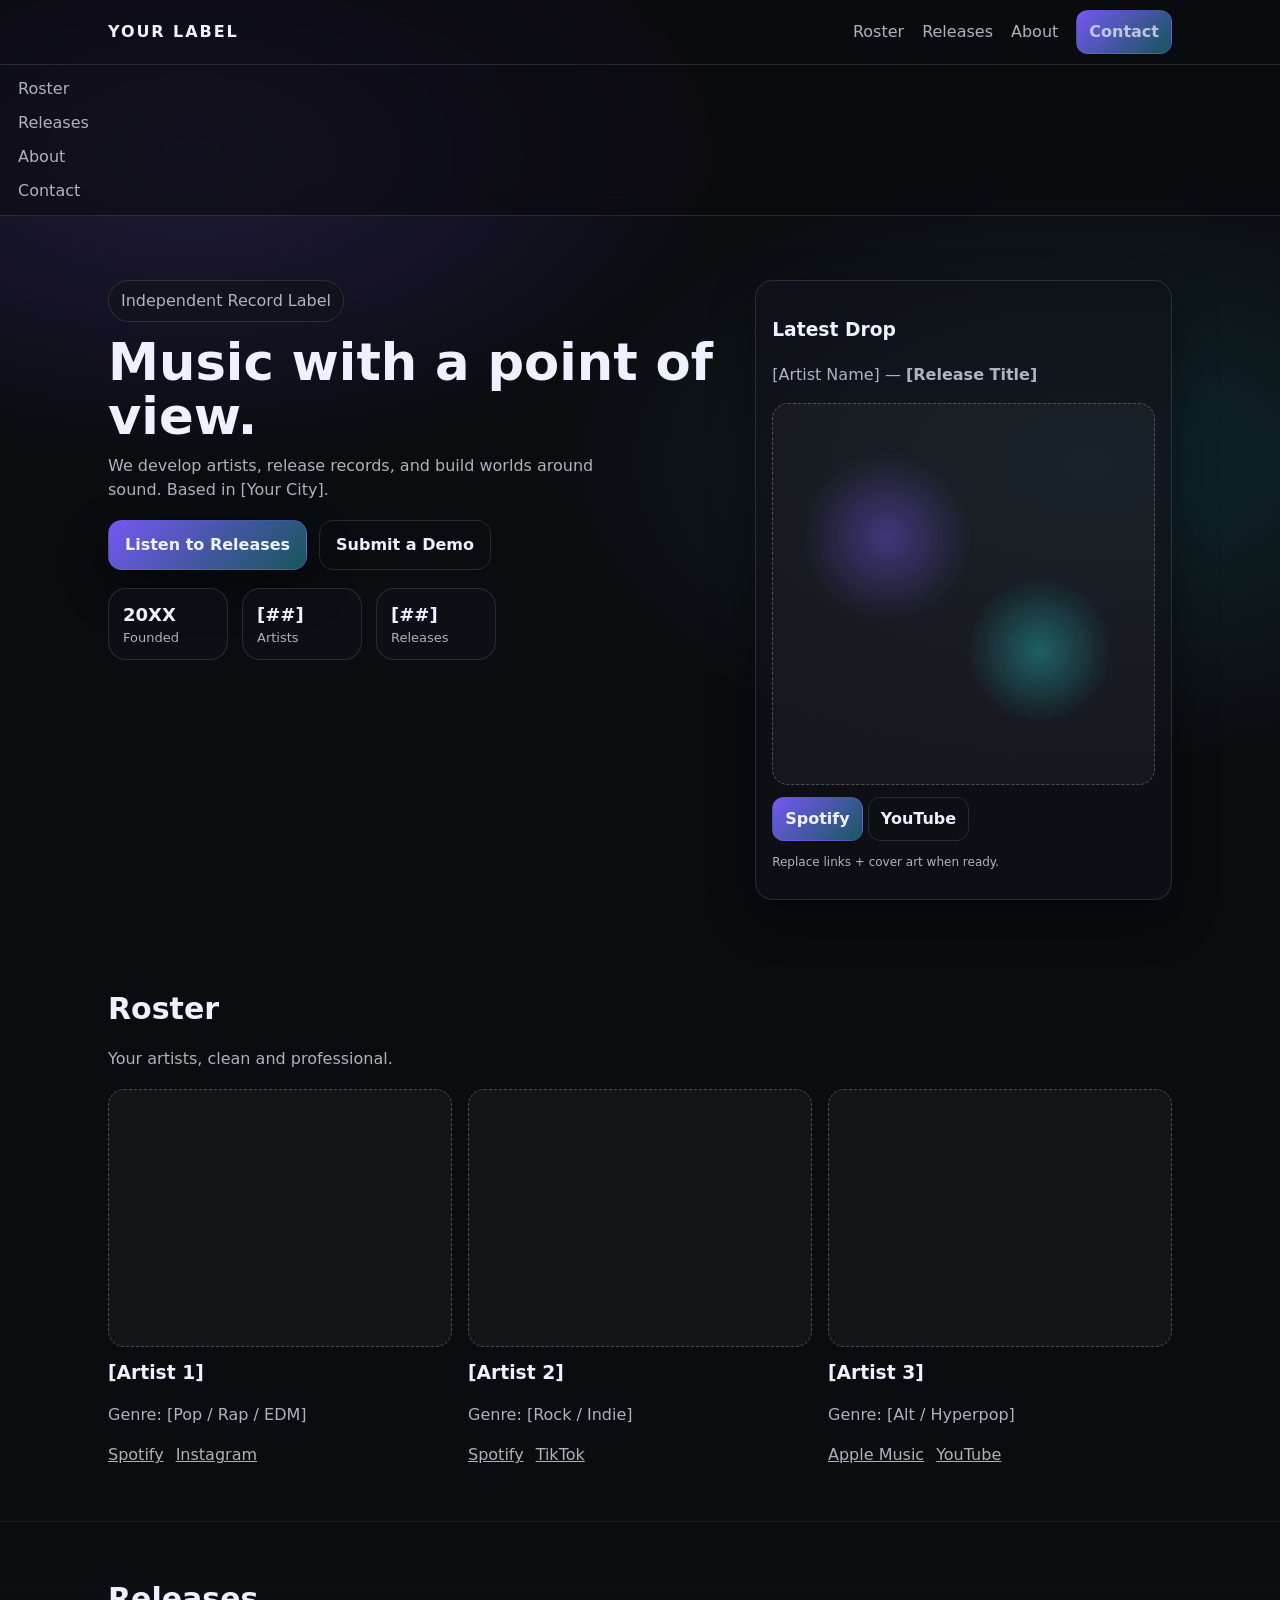
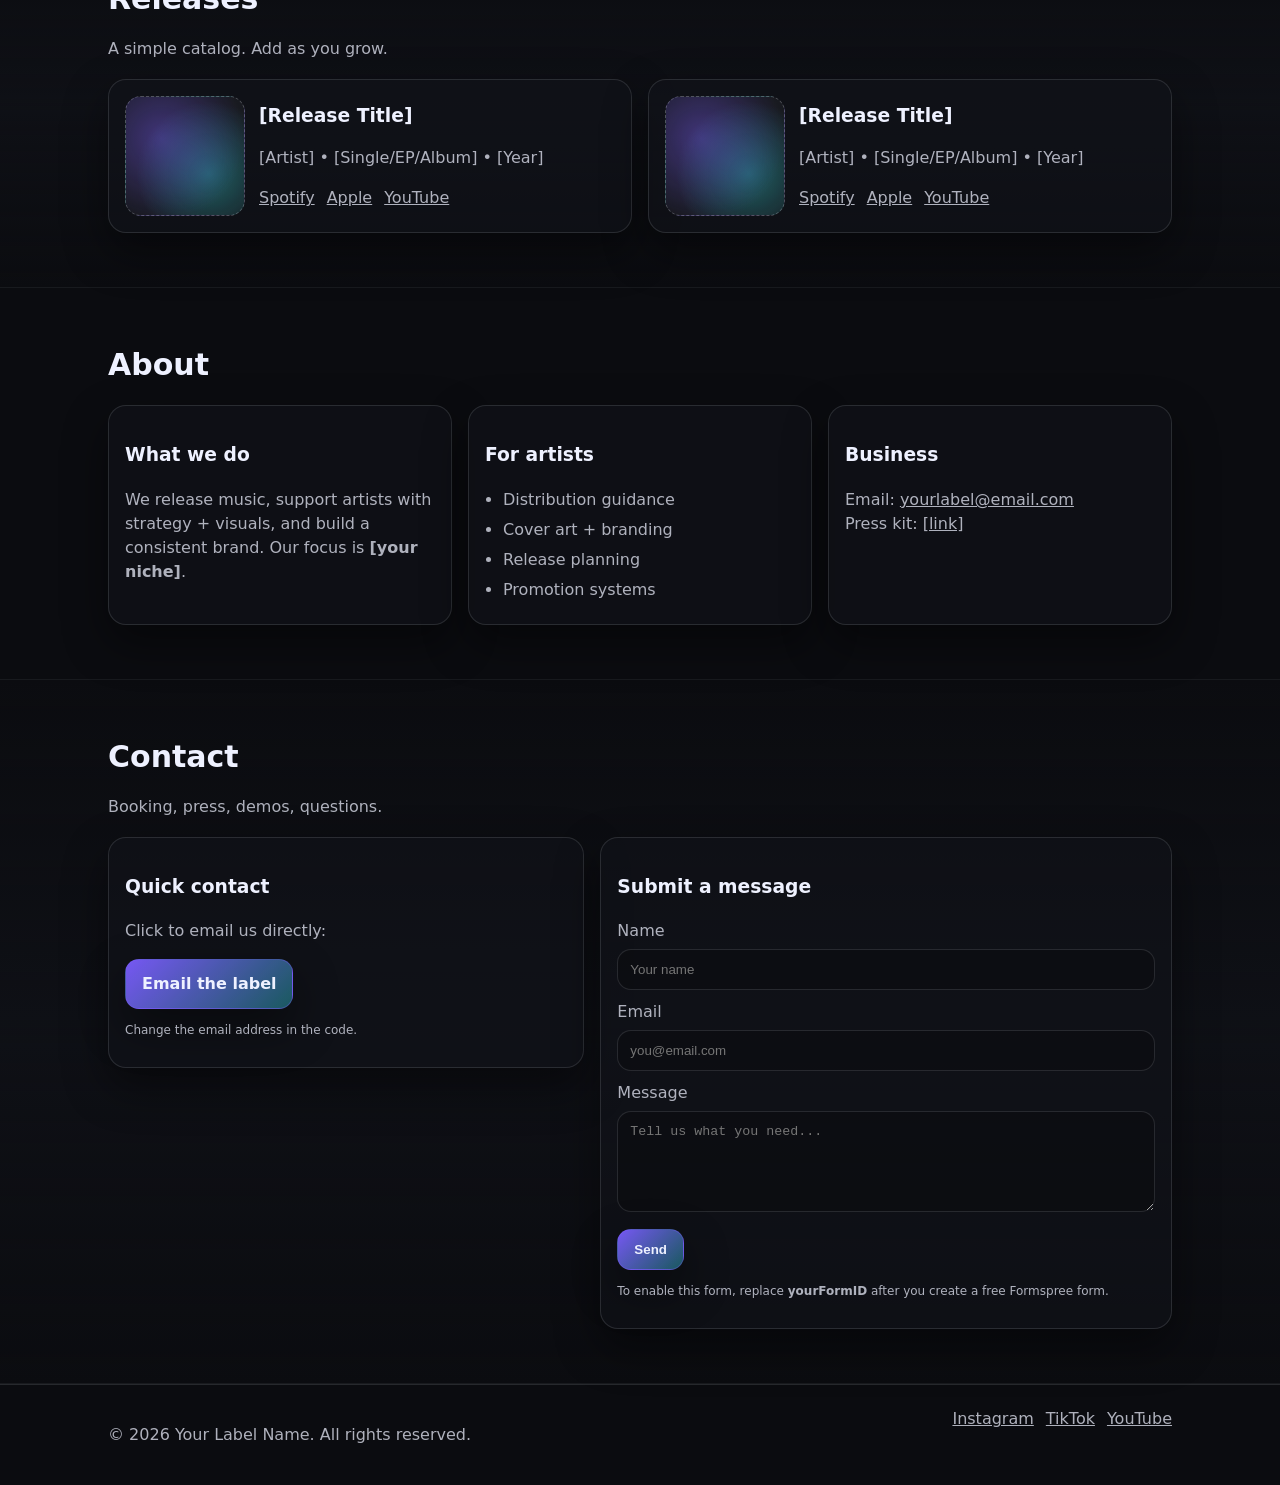
==== index.html @ 82c789ea "Add files via upload" ====
<!doctype html>
<html lang="en">
<head>
  <meta charset="UTF-8" />
  <meta name="viewport" content="width=device-width,initial-scale=1" />
  <title>Your Label Name</title>
  <link rel="stylesheet" href="style.css" />
</head>
<body>
  <header class="header">
    <div class="container header-inner">
      <a class="brand" href="#top" id="top">YOUR LABEL</a>
      <nav class="nav" aria-label="Primary">
        <a href="#roster">Roster</a>
        <a href="#releases">Releases</a>
        <a href="#about">About</a>
        <a href="#contact" class="btn small">Contact</a>
      </nav>
      <button class="menu-btn" id="menuBtn" aria-expanded="false" aria-controls="mobileNav">Menu</button>
    </div>

    <div class="mobile-nav" id="mobileNav" hidden>
      <a href="#roster">Roster</a>
      <a href="#releases">Releases</a>
      <a href="#about">About</a>
      <a href="#contact">Contact</a>
    </div>
  </header>

  <main>
    <section class="hero">
      <div class="container hero-inner">
        <div class="hero-copy">
          <p class="pill">Independent Record Label</p>
          <h1>Music with a point of view.</h1>
          <p class="sub">
            We develop artists, release records, and build worlds around sound.
            Based in <span class="muted">[Your City]</span>.
          </p>

          <div class="hero-cta">
            <a class="btn" href="#releases">Listen to Releases</a>
            <a class="btn ghost" href="#contact">Submit a Demo</a>
          </div>

          <div class="stats">
            <div class="stat">
              <div class="stat-num">20XX</div>
              <div class="stat-label">Founded</div>
            </div>
            <div class="stat">
              <div class="stat-num">[##]</div>
              <div class="stat-label">Artists</div>
            </div>
            <div class="stat">
              <div class="stat-num">[##]</div>
              <div class="stat-label">Releases</div>
            </div>
          </div>
        </div>

        <div class="hero-card">
          <div class="card">
            <h3>Latest Drop</h3>
            <p class="muted">[Artist Name] — <strong>[Release Title]</strong></p>
            <div class="cover"></div>
            <div class="card-actions">
              <a class="btn small" href="[Spotify link]" target="_blank" rel="noreferrer">Spotify</a>
              <a class="btn small ghost" href="[YouTube link]" target="_blank" rel="noreferrer">YouTube</a>
            </div>
            <p class="tiny muted">Replace links + cover art when ready.</p>
          </div>
        </div>
      </div>
    </section>

    <section id="roster" class="section">
      <div class="container">
        <div class="section-head">
          <h2>Roster</h2>
          <p class="muted">Your artists, clean and professional.</p>
        </div>

        <div class="grid">
          <article class="tile">
            <div class="avatar"></div>
            <h3>[Artist 1]</h3>
            <p class="muted">Genre: [Pop / Rap / EDM]</p>
            <div class="links">
              <a href="[link]" target="_blank" rel="noreferrer">Spotify</a>
              <a href="[link]" target="_blank" rel="noreferrer">Instagram</a>
            </div>
          </article>

          <article class="tile">
            <div class="avatar"></div>
            <h3>[Artist 2]</h3>
            <p class="muted">Genre: [Rock / Indie]</p>
            <div class="links">
              <a href="[link]" target="_blank" rel="noreferrer">Spotify</a>
              <a href="[link]" target="_blank" rel="noreferrer">TikTok</a>
            </div>
          </article>

          <article class="tile">
            <div class="avatar"></div>
            <h3>[Artist 3]</h3>
            <p class="muted">Genre: [Alt / Hyperpop]</p>
            <div class="links">
              <a href="[link]" target="_blank" rel="noreferrer">Apple Music</a>
              <a href="[link]" target="_blank" rel="noreferrer">YouTube</a>
            </div>
          </article>
        </div>
      </div>
    </section>

    <section id="releases" class="section alt">
      <div class="container">
        <div class="section-head">
          <h2>Releases</h2>
          <p class="muted">A simple catalog. Add as you grow.</p>
        </div>

        <div class="grid releases">
          <article class="release">
            <div class="cover small"></div>
            <div>
              <h3>[Release Title]</h3>
              <p class="muted">[Artist] • [Single/EP/Album] • [Year]</p>
              <div class="links">
                <a href="[Spotify link]" target="_blank" rel="noreferrer">Spotify</a>
                <a href="[Apple link]" target="_blank" rel="noreferrer">Apple</a>
                <a href="[YouTube link]" target="_blank" rel="noreferrer">YouTube</a>
              </div>
            </div>
          </article>

          <article class="release">
            <div class="cover small"></div>
            <div>
              <h3>[Release Title]</h3>
              <p class="muted">[Artist] • [Single/EP/Album] • [Year]</p>
              <div class="links">
                <a href="[Spotify link]" target="_blank" rel="noreferrer">Spotify</a>
                <a href="[Apple link]" target="_blank" rel="noreferrer">Apple</a>
                <a href="[YouTube link]" target="_blank" rel="noreferrer">YouTube</a>
              </div>
            </div>
          </article>
        </div>
      </div>
    </section>

    <section id="about" class="section">
      <div class="container">
        <div class="section-head">
          <h2>About</h2>
        </div>

        <div class="about">
          <div class="card">
            <h3>What we do</h3>
            <p class="muted">
              We release music, support artists with strategy + visuals, and build a consistent brand.
              Our focus is <strong>[your niche]</strong>.
            </p>
          </div>

          <div class="card">
            <h3>For artists</h3>
            <ul class="list">
              <li>Distribution guidance</li>
              <li>Cover art + branding</li>
              <li>Release planning</li>
              <li>Promotion systems</li>
            </ul>
          </div>

          <div class="card">
            <h3>Business</h3>
            <p class="muted">
              Email: <a href="mailto:yourlabel@email.com">yourlabel@email.com</a><br/>
              Press kit: <a href="[EPK link]" target="_blank" rel="noreferrer">[link]</a>
            </p>
          </div>
        </div>
      </div>
    </section>

    <section id="contact" class="section alt">
      <div class="container">
        <div class="section-head">
          <h2>Contact</h2>
          <p class="muted">Booking, press, demos, questions.</p>
        </div>

        <!-- Option A: Simple mailto (works instantly, no setup) -->
        <div class="contact-grid">
          <div class="card">
            <h3>Quick contact</h3>
            <p class="muted">Click to email us directly:</p>
            <a class="btn" href="mailto:yourlabel@email.com?subject=Label%20Inquiry">Email the label</a>
            <p class="tiny muted">Change the email address in the code.</p>
          </div>

          <!-- Option B: Formspree (real form submissions) -->
          <form class="card form" action="https://formspree.io/f/yourFormID" method="POST">
            <h3>Submit a message</h3>
            <label>
              Name
              <input name="name" required placeholder="Your name" />
            </label>
            <label>
              Email
              <input type="email" name="email" required placeholder="you@email.com" />
            </label>
            <label>
              Message
              <textarea name="message" rows="5" required placeholder="Tell us what you need..."></textarea>
            </label>
            <button class="btn" type="submit">Send</button>
            <p class="tiny muted">To enable this form, replace <strong>yourFormID</strong> after you create a free Formspree form.</p>
          </form>
        </div>
      </div>
    </section>
  </main>

  <footer class="footer">
    <div class="container footer-inner">
      <p class="muted">© <span id="year"></span> Your Label Name. All rights reserved.</p>
      <div class="links">
        <a href="[Instagram link]" target="_blank" rel="noreferrer">Instagram</a>
        <a href="[TikTok link]" target="_blank" rel="noreferrer">TikTok</a>
        <a href="[YouTube link]" target="_blank" rel="noreferrer">YouTube</a>
      </div>
    </div>
  </footer>

  <script src="script.js"></script>
</body>
</html>
---- style.css ----
:root{
  --bg:#0b0c10;
  --panel:#11131a;
  --panel2:#0f1117;
  --text:#eef1ff;
  --muted:rgba(238,241,255,.72);
  --line:rgba(238,241,255,.12);
  --accent:#7c5cff;
  --accent2:#2de2e6;
  --shadow: 0 18px 45px rgba(0,0,0,.45);
  --radius: 18px;
  --max: 1100px;
}

*{box-sizing:border-box}
html,body{margin:0;padding:0}
body{
  font-family: ui-sans-serif, system-ui, -apple-system, Segoe UI, Roboto, Helvetica, Arial;
  background: radial-gradient(900px 500px at 15% 5%, rgba(124,92,255,.18), transparent 60%),
              radial-gradient(900px 500px at 85% 15%, rgba(45,226,230,.12), transparent 60%),
              var(--bg);
  color: var(--text);
  line-height: 1.5;
}

a{color:inherit}
.container{max-width:var(--max); margin:0 auto; padding: 0 18px;}

.header{
  position: sticky; top:0; z-index: 50;
  backdrop-filter: blur(14px);
  background: rgba(11,12,16,.65);
  border-bottom: 1px solid var(--line);
}
.header-inner{
  display:flex; align-items:center; justify-content:space-between;
  height:64px;
}
.brand{
  font-weight: 800;
  letter-spacing: .12em;
  text-decoration:none;
}
.nav{display:flex; gap:18px; align-items:center;}
.nav a{ text-decoration:none; color: var(--muted); }
.nav a:hover{ color: var(--text); }

.menu-btn{
  display:none;
  border:1px solid var(--line);
  background: transparent;
  color: var(--text);
  padding: 10px 12px;
  border-radius: 12px;
}
.mobile-nav{
  border-top:1px solid var(--line);
  display:flex;
  flex-direction:column;
  padding: 12px 18px;
  gap: 10px;
}
.mobile-nav a{ text-decoration:none; color: var(--muted); }

.btn{
  display:inline-flex;
  align-items:center;
  justify-content:center;
  gap: 10px;
  padding: 12px 16px;
  border-radius: 14px;
  text-decoration:none;
  border: 1px solid rgba(124,92,255,.35);
  background: linear-gradient(135deg, rgba(124,92,255,.95), rgba(45,226,230,.35));
  box-shadow: var(--shadow);
  color: var(--text);
  font-weight: 700;
}
.btn:hover{ transform: translateY(-1px); }
.btn.small{ padding: 9px 12px; border-radius: 12px; box-shadow: none; }
.btn.ghost{
  background: transparent;
  border: 1px solid var(--line);
  box-shadow: none;
  color: var(--text);
}

.hero{ padding: 64px 0 32px; }
.hero-inner{
  display:grid;
  grid-template-columns: 1.2fr .8fr;
  gap: 22px;
  align-items: start;
}
.pill{
  display:inline-block;
  padding: 8px 12px;
  border-radius: 999px;
  border: 1px solid var(--line);
  background: rgba(17,19,26,.65);
  color: var(--muted);
  margin:0 0 14px;
}
h1{font-size: clamp(32px, 4vw, 52px); margin:0 0 10px; line-height:1.05;}
.sub{ color: var(--muted); margin: 0 0 18px; max-width: 52ch; }
.hero-cta{ display:flex; gap: 12px; flex-wrap: wrap; margin-bottom: 18px; }

.stats{
  display:flex;
  gap: 14px;
  flex-wrap: wrap;
}
.stat{
  border: 1px solid var(--line);
  background: rgba(17,19,26,.55);
  padding: 12px 14px;
  border-radius: var(--radius);
  min-width: 120px;
}
.stat-num{ font-weight: 900; font-size: 18px; }
.stat-label{ color: var(--muted); font-size: 13px; }

.section{ padding: 54px 0; }
.section.alt{
  background: linear-gradient(180deg, transparent, rgba(17,19,26,.55), transparent);
  border-top: 1px solid rgba(238,241,255,.06);
  border-bottom: 1px solid rgba(238,241,255,.06);
}
.section-head{ margin-bottom: 18px; }
h2{ font-size: 30px; margin: 0 0 6px; }
.muted{ color: var(--muted); }
.tiny{ font-size: 12px; }

.card{
  border: 1px solid var(--line);
  background: rgba(17,19,26,.6);
  border-radius: var(--radius);
  box-shadow: var(--shadow);
  padding: 16px;
}

.hero-card .card{ position: sticky; top: 92px; }
.cover{
  width: 100%;
  aspect-ratio: 1/1;
  border-radius: 16px;
  margin: 12px 0;
  border: 1px dashed rgba(238,241,255,.25);
  background:
    radial-gradient(140px 140px at 30% 35%, rgba(124,92,255,.4), transparent 60%),
    radial-gradient(120px 120px at 70% 65%, rgba(45,226,230,.35), transparent 60%),
    rgba(255,255,255,.04);
}
.cover.small{ max-width: 120px; margin: 0; }
.avatar{
  width: 100%;
  aspect-ratio: 4/3;
  border-radius: 16px;
  border: 1px dashed rgba(238,241,255,.25);
  background: rgba(255,255,255,.04);
  margin-bottom: 12px;
}

.grid{
  display:grid;
  grid-template-columns: repeat(3, 1fr);
  gap: 16px;
}
.tile h3{ margin: 0 0 6px; }
.links{ display:flex; gap: 12px; flex-wrap: wrap; color: var(--muted); }
.links a:hover{ color: var(--text); }

.releases{ grid-template-columns: 1fr 1fr; }
.release{
  display:flex; gap: 14px; align-items: center;
  border: 1px solid var(--line);
  background: rgba(17,19,26,.6);
  border-radius: var(--radius);
  padding: 16px;
  box-shadow: var(--shadow);
}
.release h3{ margin: 0 0 6px; }

.about{
  display:grid;
  grid-template-columns: repeat(3, 1fr);
  gap: 16px;
}
.list{ margin: 10px 0 0; padding-left: 18px; color: var(--muted); }
.list li{ margin: 6px 0; }

.contact-grid{
  display:grid;
  grid-template-columns: 1fr 1.2fr;
  gap: 16px;
  align-items: start;
}
.form label{ display:block; margin: 10px 0; color: var(--muted); }
input, textarea{
  width: 100%;
  margin-top: 6px;
  border-radius: 14px;
  border: 1px solid var(--line);
  background: rgba(11,12,16,.55);
  color: var(--text);
  padding: 12px 12px;
  outline: none;
}
input:focus, textarea:focus{ border-color: rgba(124,92,255,.6); }

.footer{
  border-top: 1px solid var(--line);
  padding: 22px 0;
}
.footer-inner{
  display:flex;
  justify-content:space-between;
  gap: 14px;
  flex-wrap: wrap;
}

@media (max-width: 900px){
  .hero-inner{ grid-template-columns: 1fr; }
  .hero-card .card{ position: relative; top: 0; }
  .grid{ grid-template-columns: 1fr; }
  .releases{ grid-template-columns: 1fr; }
  .about{ grid-template-columns: 1fr; }
  .contact-grid{ grid-template-columns: 1fr; }
  .nav{ display:none; }
  .menu-btn{ display:inline-flex; }
}
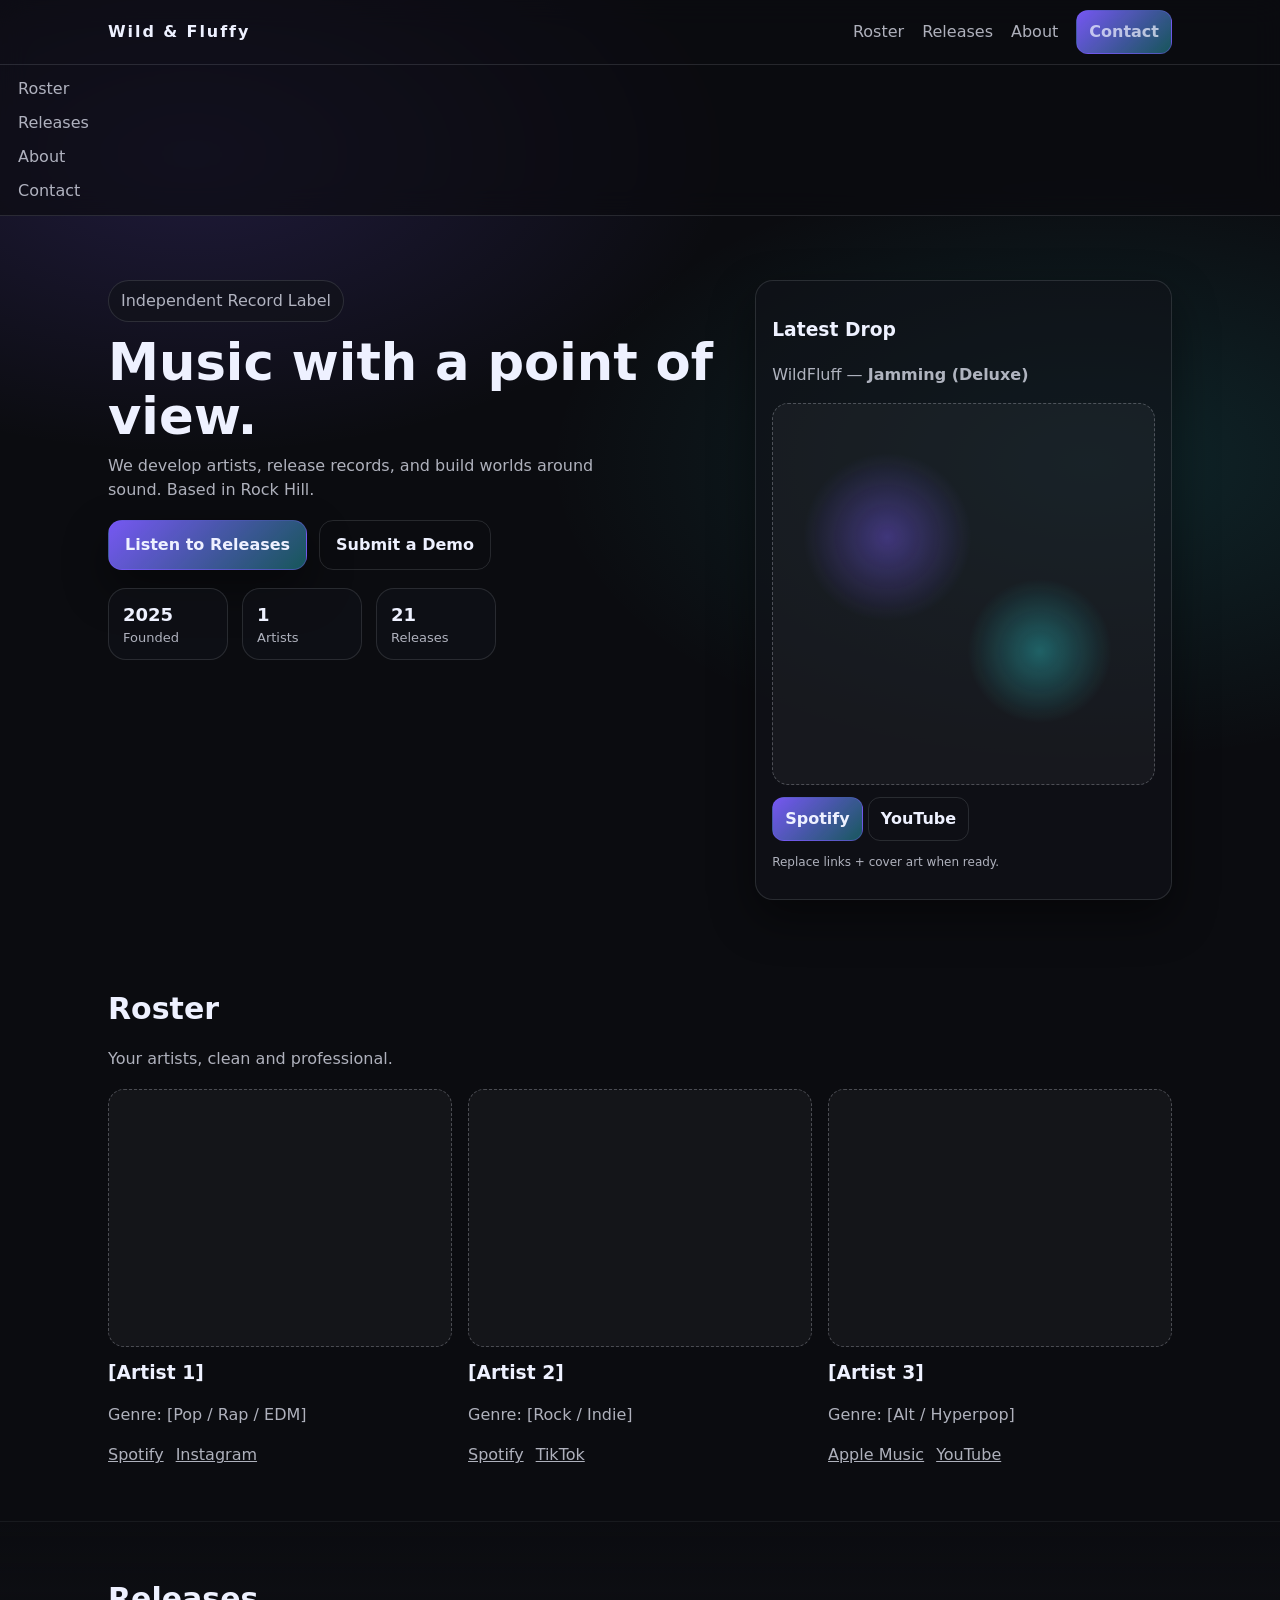
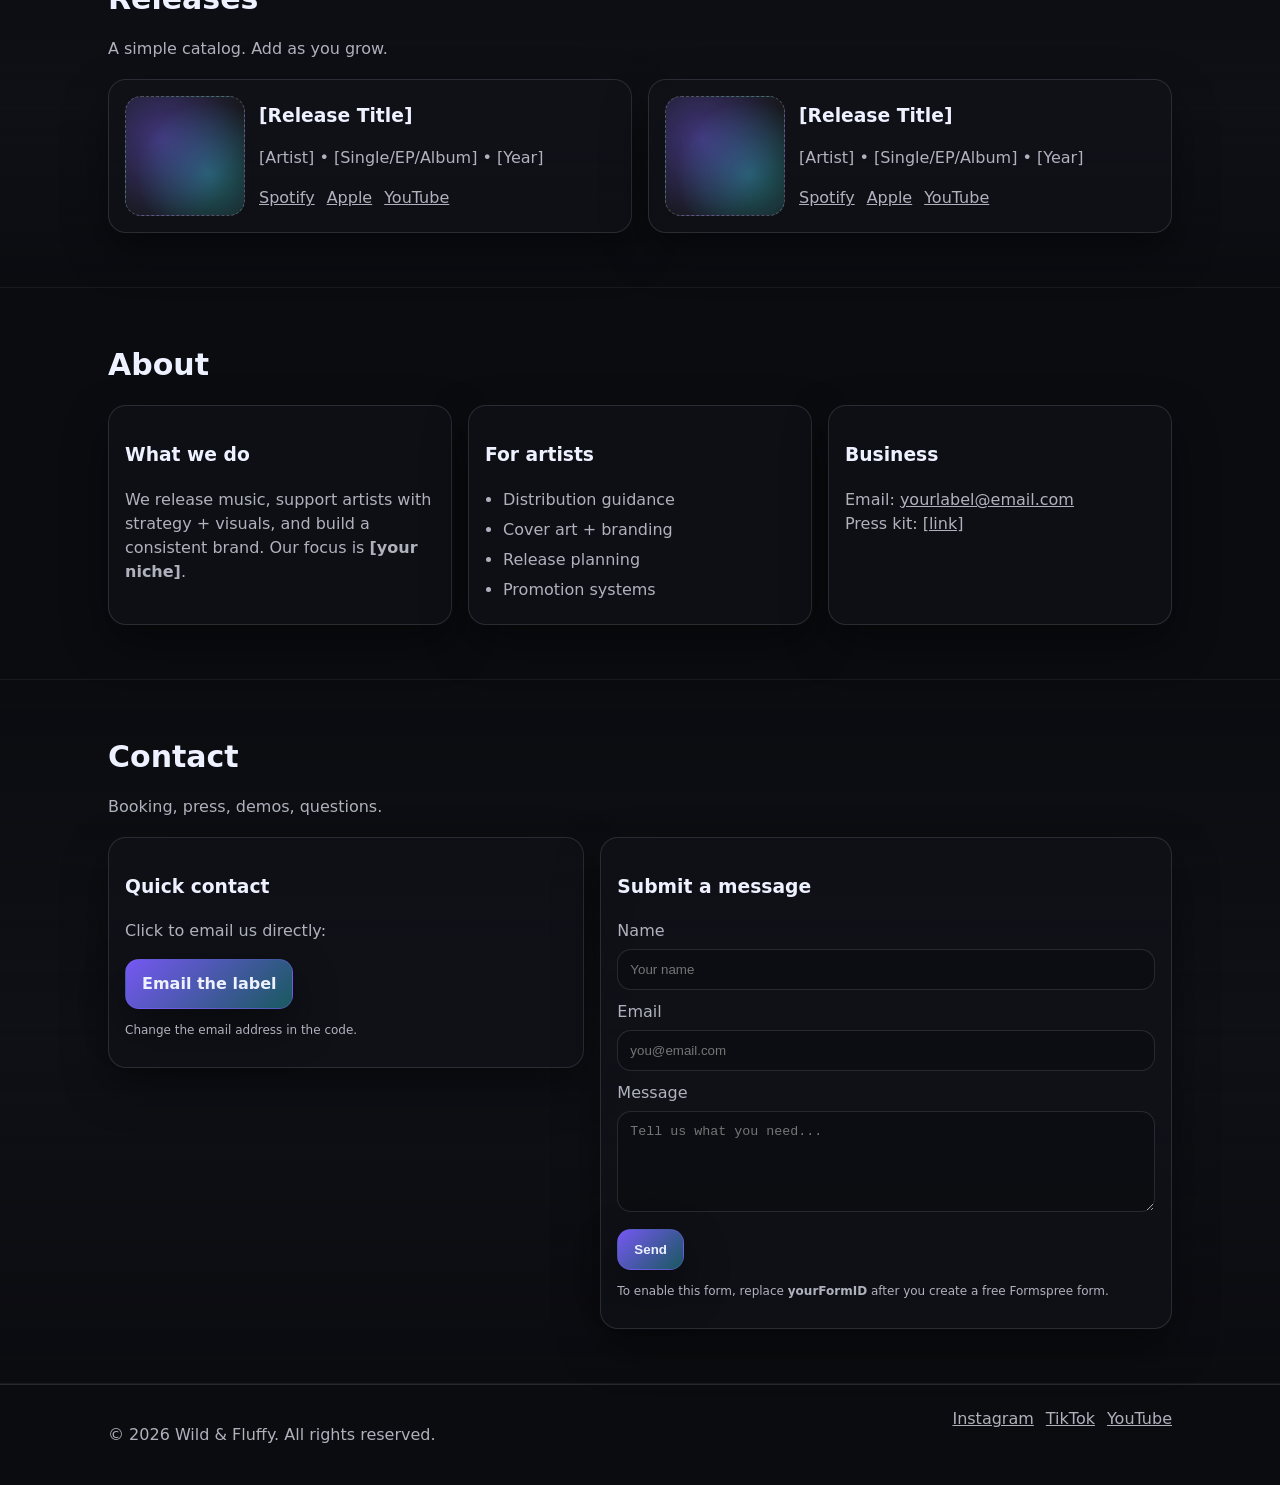
==== commit d05e3243: "Update index.html changed filler" ====
--- a/index.html
+++ b/index.html
@@ -3,13 +3,13 @@
 <head>
   <meta charset="UTF-8" />
   <meta name="viewport" content="width=device-width,initial-scale=1" />
-  <title>Your Label Name</title>
+  <title>Wild & Fluffy</title>
   <link rel="stylesheet" href="style.css" />
 </head>
 <body>
   <header class="header">
     <div class="container header-inner">
-      <a class="brand" href="#top" id="top">YOUR LABEL</a>
+      <a class="brand" href="#top" id="top">Wild & Fluffy</a>
       <nav class="nav" aria-label="Primary">
         <a href="#roster">Roster</a>
         <a href="#releases">Releases</a>
@@ -35,7 +35,7 @@
           <h1>Music with a point of view.</h1>
           <p class="sub">
             We develop artists, release records, and build worlds around sound.
-            Based in <span class="muted">[Your City]</span>.
+            Based in <span class="muted">Rock Hill</span>.
           </p>
 
           <div class="hero-cta">
@@ -45,15 +45,15 @@
 
           <div class="stats">
             <div class="stat">
-              <div class="stat-num">20XX</div>
+              <div class="stat-num">2025</div>
               <div class="stat-label">Founded</div>
             </div>
             <div class="stat">
-              <div class="stat-num">[##]</div>
+              <div class="stat-num">1</div>
               <div class="stat-label">Artists</div>
             </div>
             <div class="stat">
-              <div class="stat-num">[##]</div>
+              <div class="stat-num">21</div>
               <div class="stat-label">Releases</div>
             </div>
           </div>
@@ -62,7 +62,7 @@
         <div class="hero-card">
           <div class="card">
             <h3>Latest Drop</h3>
-            <p class="muted">[Artist Name] — <strong>[Release Title]</strong></p>
+            <p class="muted">WildFluff — <strong>Jamming (Deluxe)</strong></p>
             <div class="cover"></div>
             <div class="card-actions">
               <a class="btn small" href="[Spotify link]" target="_blank" rel="noreferrer">Spotify</a>
@@ -229,7 +229,7 @@
 
   <footer class="footer">
     <div class="container footer-inner">
-      <p class="muted">© <span id="year"></span> Your Label Name. All rights reserved.</p>
+      <p class="muted">© <span id="year"></span> Wild & Fluffy. All rights reserved.</p>
       <div class="links">
         <a href="[Instagram link]" target="_blank" rel="noreferrer">Instagram</a>
         <a href="[TikTok link]" target="_blank" rel="noreferrer">TikTok</a>
@@ -240,4 +240,5 @@
 
   <script src="script.js"></script>
 </body>
-</html>+
+</html>
